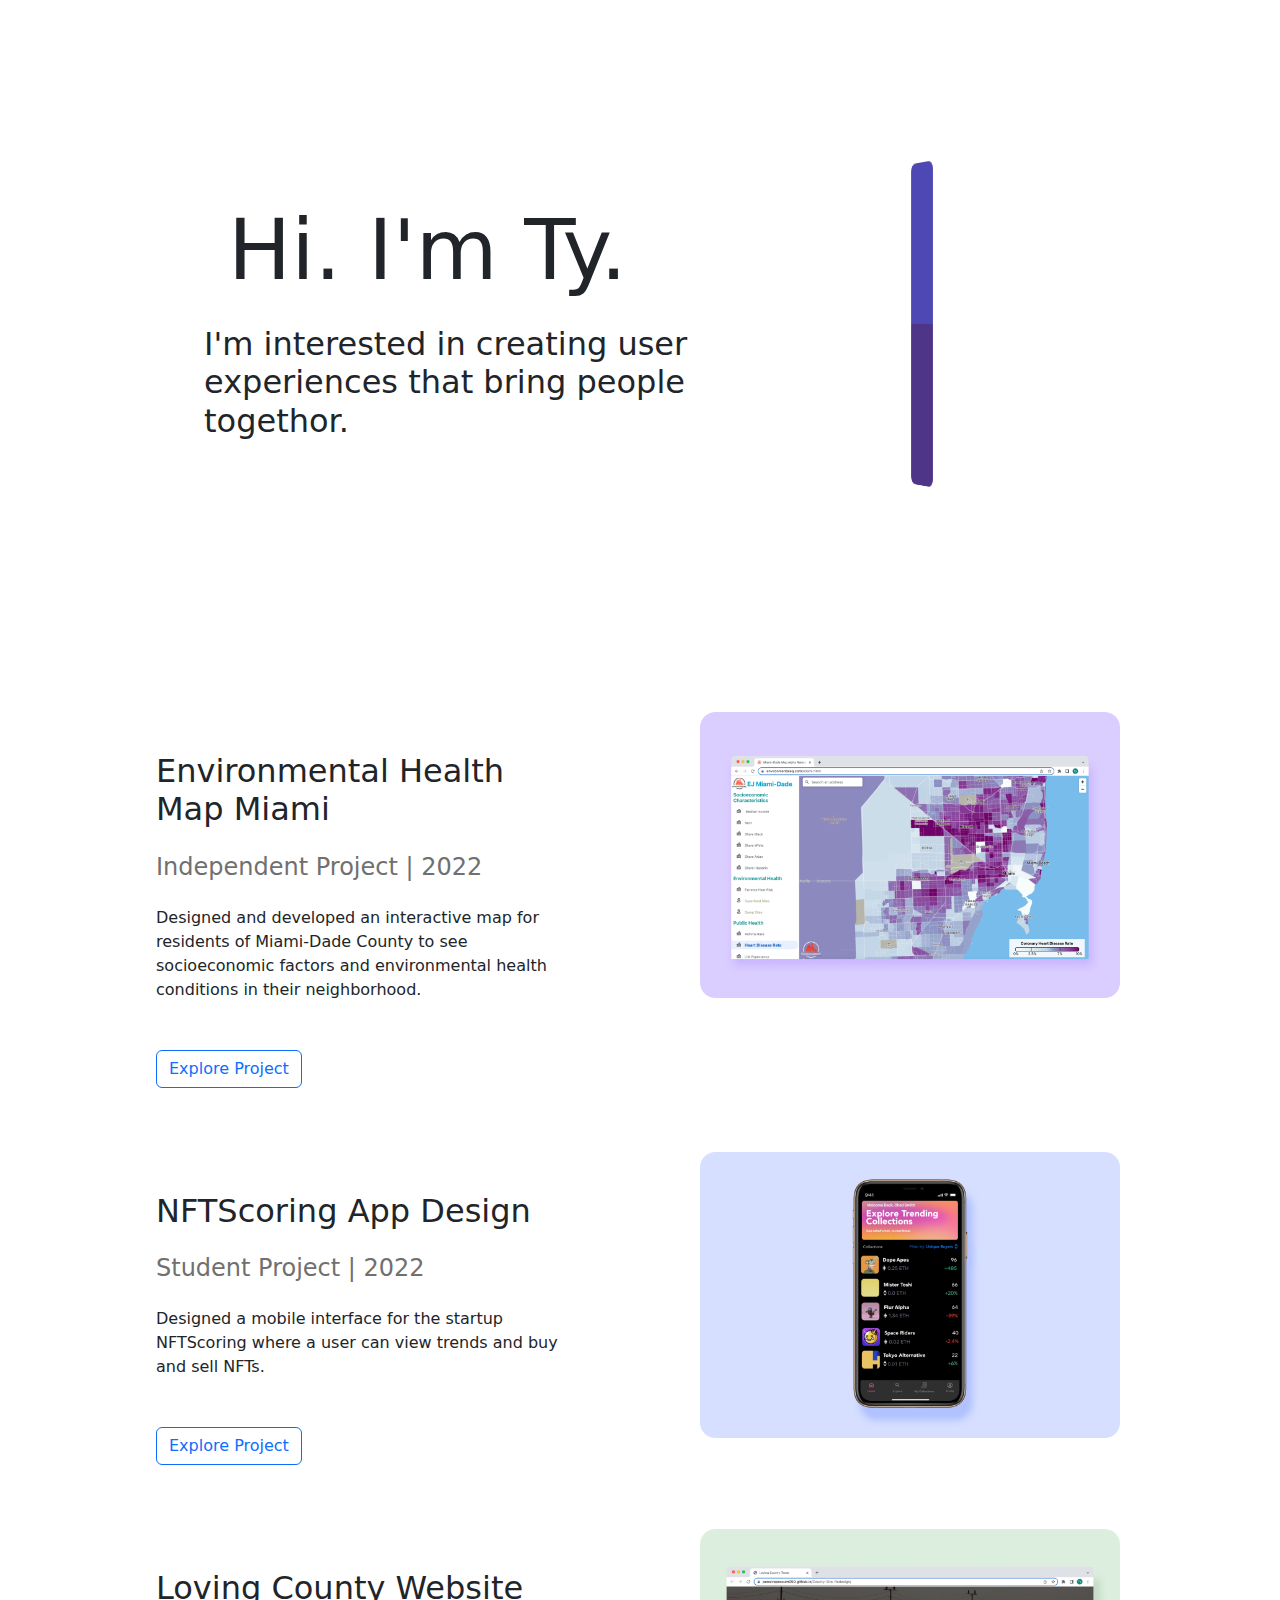
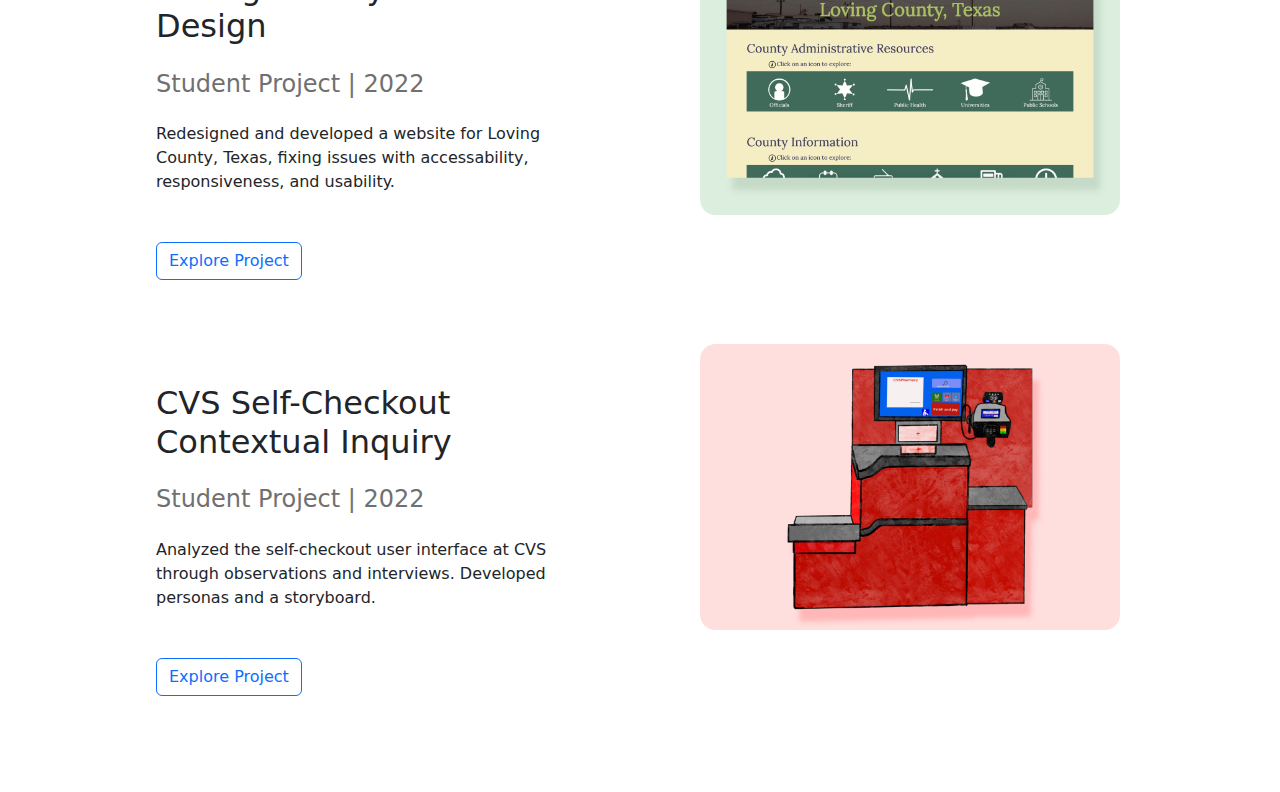
==== index.html @ be93853d "Add files via upload" ====
<!DOCTYPE html>
<html lang="en">
<head>
    <link href="https://cdn.jsdelivr.net/npm/bootstrap@5.2.2/dist/css/bootstrap.min.css" rel="stylesheet">
    <script src="https://cdn.jsdelivr.net/npm/bootstrap@5.2.2/dist/js/bootstrap.bundle.min.js"></script>
    <script src="https://cdn.jsdelivr.net/npm/@popperjs/core@2.11.6/dist/umd/popper.min.js"></script>
    <script src="https://cdn.jsdelivr.net/npm/bootstrap@5.2.2/dist/js/bootstrap.min.js"></script>
    <link rel="stylesheet" href="style.css">
    <title>Personas</title>
</head>
  <body>
      <div class="container-fluid">
          
        
        <div class="row-xs m-5 pb-5">
            <div class="row-xs m-5 py-5">
            <div class="row-xs m-5 py-2">
                <div class="row-xs m-5 pb-5">
              <h1 class="text-left m-4" style="font-size:5.25rem;">Hi. I'm Ty.</h1>
              <h2 id="desc">I'm interested in creating user experiences that bring people togethor.</h2>
                <div><div class="container">
                    <div class="box">
                      <span></span>
                      <span></span>
                  
                    </div>
                  </div>
                

                  
                </div>
            </h3>
            </div>
            </div>
        </div>

        
        
        <div class="row mt-5 pt-2  px-5">  

            <div class = "col-sm mx-5 pt-5 ">
                <h2>Environmental Health Map Miami</h2>
                <h4>Independent Project | 2022</h4>
                <p>Designed and developed an interactive map for residents of Miami-Dade County to see socioeconomic factors and environmental health conditions in their neighborhood.</p>
                <button type="button" class="btn btn-outline-primary">Explore Project</button>
            </div>

            <div class="col-sm mx-5 mt-2 px-3 pb-3">
            <a href="https://www.environmentaleq.com/">
            <img src="map.png" class = "img-fluid" id="zoomA">
            </a>
            </div>


          </div>
          <div class="row mt-5 pt-2  px-5">  

            <div class = "col-sm mx-5 pt-5 ">
                <h2>NFTScoring App Design</h2>
                <h4>Student Project | 2022</h4>
                <p>Designed a mobile interface for the startup NFTScoring where a user can view trends and buy and sell NFTs.</p>
                <button type="button" class="btn btn-outline-primary">Explore Project</button>
            </div>

            <div class="col-sm mx-5 mt-2 px-3 pb-3">
            <img src="nft.png" class = "img-fluid" id="zoomA">
            </div>


          </div>
          <div class="row mt-5 pt-2  px-5">  

            <div class = "col-sm mx-5 pt-5 ">
                <h2>Loving County Website Design</h2>
                <h4>Student Project | 2022</h4>
                <p>Redesigned and developed a website for Loving County, Texas, fixing issues with accessability, responsiveness, and usability.</p>
                <button type="button" class="btn btn-outline-primary">Explore Project</button>
            </div>

            <div class="col-sm mx-5 mt-2 px-3 pb-3">
            <img src="site.png" class = "img-fluid" id="zoomA">
            </div>


          </div>
          <div class="row mt-5 pt-2  px-5">  

            <div class = "col-sm mx-5 pt-5 ">
                <h2>CVS Self-Checkout Contextual Inquiry</h2>
                <h4>Student Project | 2022</h4>
                <p>Analyzed the self-checkout user interface at CVS through observations and interviews. Developed personas and a storyboard.</p>
                <button type="button" class="btn btn-outline-primary">Explore Project</button>
            </div>

            <div class="col-sm mx-5 mt-2 px-3 pb-3">
            <img src="cvs.png" class = "img-fluid" id="zoomA">
            </div>


          </div>
          </div>
        

      </div>



  </body>

</html>

<!--Sources Cited: CVS, Sensodyne, Colgate, Visa, MasterCard used as references for hand drawn images-->
---- style.css ----
body{
    background-color: #ffffff;
}


.btn-outline-primary{
    margin-top:2rem;
    }


h4{
    color:#707070;
    padding-top:1rem;
}

p{
    padding-top:1rem;
}

#desc{
    max-width: 35rem;
}

.img-fluid :hover{
    opacity: 50%;
}
.container {
    position: absolute;
    width: 30vw;
    height: 40vh;
    top: 16vh;
    right: 5vw;
    transform-style: preserve-3d;
    transform: perspective(1000px) rotateY(-45deg);
  }
  .box {
    width: 100%;
    height: 100%;
    position: absolute;
    transform-style: preserve-3d;
    animation: rotation 45s linear infinite ;
  }
  .box span {
    position: absolute;
    display: block;
    width: 10%;
    height: 100%;
    border-radius: 0.5rem;
  }
  .box span:nth-child(1) {
    background: linear-gradient(#4e48b5 50%, #4f3587 50%);
    transform: rotateX(0deg);
  }
  .box span:nth-child(2) {
    background: linear-gradient(#181354 50%, #3c386b 50%);
    transform: rotateX(90deg);
  }
  
  @keyframes rotation {
    0% {
      transform: rotateX(0deg);
    }
    100% {
      transform: rotateX(359deg);
    }
  }

  #zoomA {
    cursor: pointer;
	transition: transform ease-in-out 0.3s;
  }
   
  #zoomA:hover { transform: scale(0.95); }
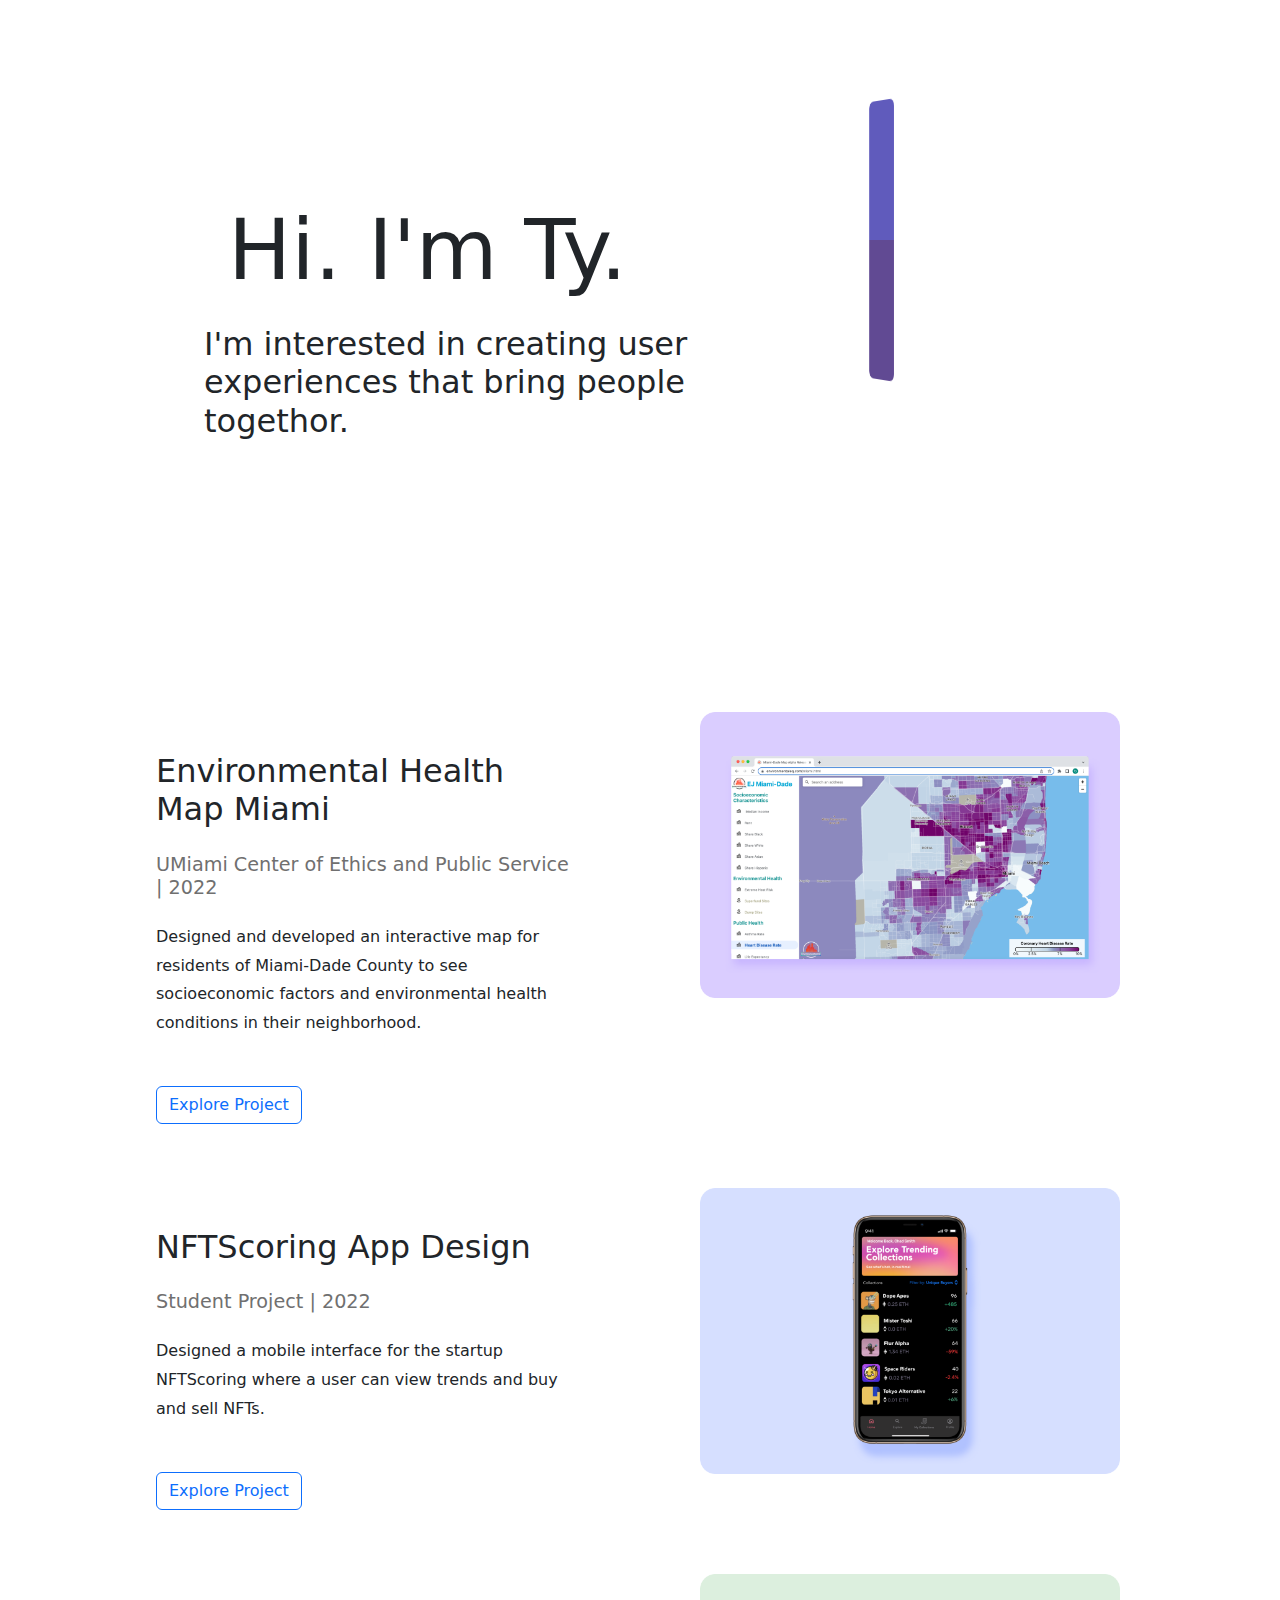
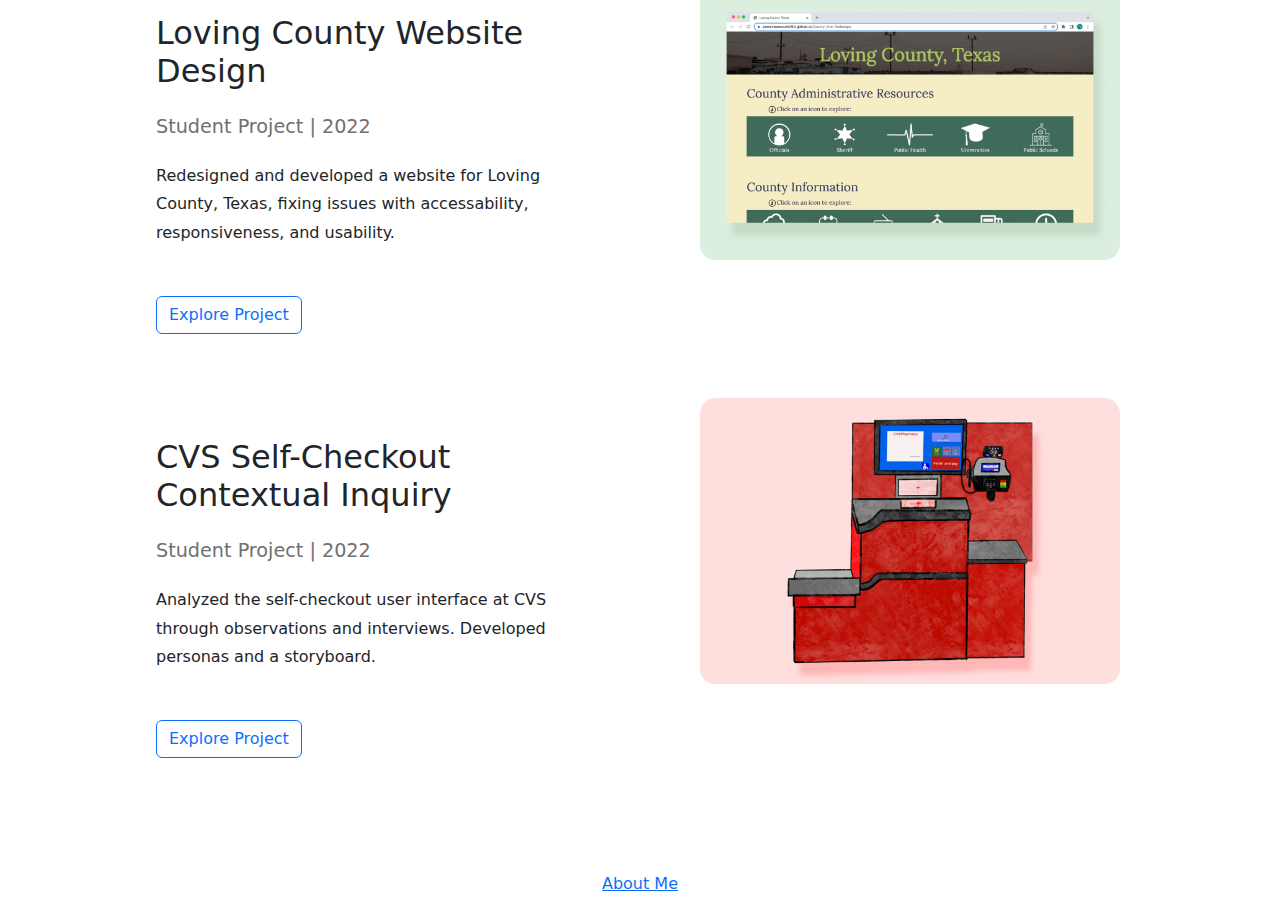
==== commit 4ca33ebe: "Add files via upload" ====
--- a/index.html
+++ b/index.html
@@ -6,7 +6,8 @@
     <script src="https://cdn.jsdelivr.net/npm/@popperjs/core@2.11.6/dist/umd/popper.min.js"></script>
     <script src="https://cdn.jsdelivr.net/npm/bootstrap@5.2.2/dist/js/bootstrap.min.js"></script>
     <link rel="stylesheet" href="style.css">
-    <title>Personas</title>
+    <link rel="icon" href="ty-logo.png">
+    <title>Ty's Portfolio</title>
 </head>
   <body>
       <div class="container-fluid">
@@ -18,17 +19,13 @@
                 <div class="row-xs m-5 pb-5">
               <h1 class="text-left m-4" style="font-size:5.25rem;">Hi. I'm Ty.</h1>
               <h2 id="desc">I'm interested in creating user experiences that bring people togethor.</h2>
-                <div><div class="container">
+                <div class="container">
                     <div class="box">
                       <span></span>
                       <span></span>
                   
                     </div>
                   </div>
-                
-
-                  
-                </div>
             </h3>
             </div>
             </div>
@@ -39,14 +36,18 @@
         <div class="row mt-5 pt-2  px-5">  
 
             <div class = "col-sm mx-5 pt-5 ">
+              <div class= "col-m">
+
+              </div>
+              
                 <h2>Environmental Health Map Miami</h2>
-                <h4>Independent Project | 2022</h4>
+                <h4>UMiami Center of Ethics and Public Service | 2022</h4>
                 <p>Designed and developed an interactive map for residents of Miami-Dade County to see socioeconomic factors and environmental health conditions in their neighborhood.</p>
-                <button type="button" class="btn btn-outline-primary">Explore Project</button>
+                <a target="_blank" href="map-portfolio.html" ><button type="button" class="btn btn-outline-primary">Explore Project</button></a>
             </div>
 
             <div class="col-sm mx-5 mt-2 px-3 pb-3">
-            <a href="https://www.environmentaleq.com/">
+            <a target="_blank" href="map-portfolio.html">
             <img src="map.png" class = "img-fluid" id="zoomA">
             </a>
             </div>
@@ -59,11 +60,11 @@
                 <h2>NFTScoring App Design</h2>
                 <h4>Student Project | 2022</h4>
                 <p>Designed a mobile interface for the startup NFTScoring where a user can view trends and buy and sell NFTs.</p>
-                <button type="button" class="btn btn-outline-primary">Explore Project</button>
+                <a target="_blank" href="https://pensivepossum090.github.io/Iterative-Design/"><button type="button" class="btn btn-outline-primary">Explore Project</button></a>
             </div>
 
             <div class="col-sm mx-5 mt-2 px-3 pb-3">
-            <img src="nft.png" class = "img-fluid" id="zoomA">
+              <a target="_blank" href="https://pensivepossum090.github.io/Iterative-Design/"><img src="nft.png" class = "img-fluid" id="zoomA"></a>
             </div>
 
 
@@ -74,11 +75,11 @@
                 <h2>Loving County Website Design</h2>
                 <h4>Student Project | 2022</h4>
                 <p>Redesigned and developed a website for Loving County, Texas, fixing issues with accessability, responsiveness, and usability.</p>
-                <button type="button" class="btn btn-outline-primary">Explore Project</button>
+                <a target="_blank" href="https://pensivepossum090.github.io/Responsive-Redesign/"><button type="button" class="btn btn-outline-primary">Explore Project</button></a>
             </div>
 
             <div class="col-sm mx-5 mt-2 px-3 pb-3">
-            <img src="site.png" class = "img-fluid" id="zoomA">
+              <a target="_blank" href="https://pensivepossum090.github.io/Responsive-Redesign/"><img src="site.png" class = "img-fluid" id="zoomA"></a>
             </div>
 
 
@@ -89,11 +90,11 @@
                 <h2>CVS Self-Checkout Contextual Inquiry</h2>
                 <h4>Student Project | 2022</h4>
                 <p>Analyzed the self-checkout user interface at CVS through observations and interviews. Developed personas and a storyboard.</p>
-                <button type="button" class="btn btn-outline-primary">Explore Project</button>
+                <a target="_blank" href="https://pensivepossum090.github.io/Persona/"><button type="button" class="btn btn-outline-primary">Explore Project</button></a>
             </div>
 
             <div class="col-sm mx-5 mt-2 px-3 pb-3">
-            <img src="cvs.png" class = "img-fluid" id="zoomA">
+              <a target="_blank" href="https://pensivepossum090.github.io/Persona/"><img src="cvs.png" class = "img-fluid" id="zoomA"></a>
             </div>
 
 
@@ -104,7 +105,7 @@
       </div>
 
 
-
+      <p id="foot"><a href='about.html'>About Me</a></p>
   </body>
 
 </html>
--- a/style.css
+++ b/style.css
@@ -1,5 +1,6 @@
 body{
     background-color: #ffffff;
+    line-height: 1.8rem;
 }
 
 
@@ -11,6 +12,7 @@
 h4{
     color:#707070;
     padding-top:1rem;
+    font-size:1.2rem;
 }
 
 p{
@@ -26,17 +28,17 @@
 }
 .container {
     position: absolute;
-    width: 30vw;
-    height: 40vh;
-    top: 16vh;
-    right: 5vw;
+    width: 30rem;
+    height: 20rem;
+    top: 5rem;
+    right: 2rem;
     transform-style: preserve-3d;
     transform: perspective(1000px) rotateY(-45deg);
   }
   .box {
     width: 100%;
     height: 100%;
-    position: absolute;
+    position: relative;
     transform-style: preserve-3d;
     animation: rotation 45s linear infinite ;
   }
@@ -50,10 +52,12 @@
   .box span:nth-child(1) {
     background: linear-gradient(#4e48b5 50%, #4f3587 50%);
     transform: rotateX(0deg);
+    opacity:90%;
   }
   .box span:nth-child(2) {
     background: linear-gradient(#181354 50%, #3c386b 50%);
     transform: rotateX(90deg);
+    opacity:90%;
   }
   
   @keyframes rotation {
@@ -72,3 +76,22 @@
    
   #zoomA:hover { transform: scale(0.95); }
 
+#solution{
+text-align: center;
+margin:0;
+padding:0;
+}
+
+#map-img{
+  width: 70rem;
+  height: auto;
+  margin:0;
+  padding:0;
+}
+
+#foot{
+  text-align:center;
+  color:black;
+}
+
+a:hover,a:visited { color:#000; }